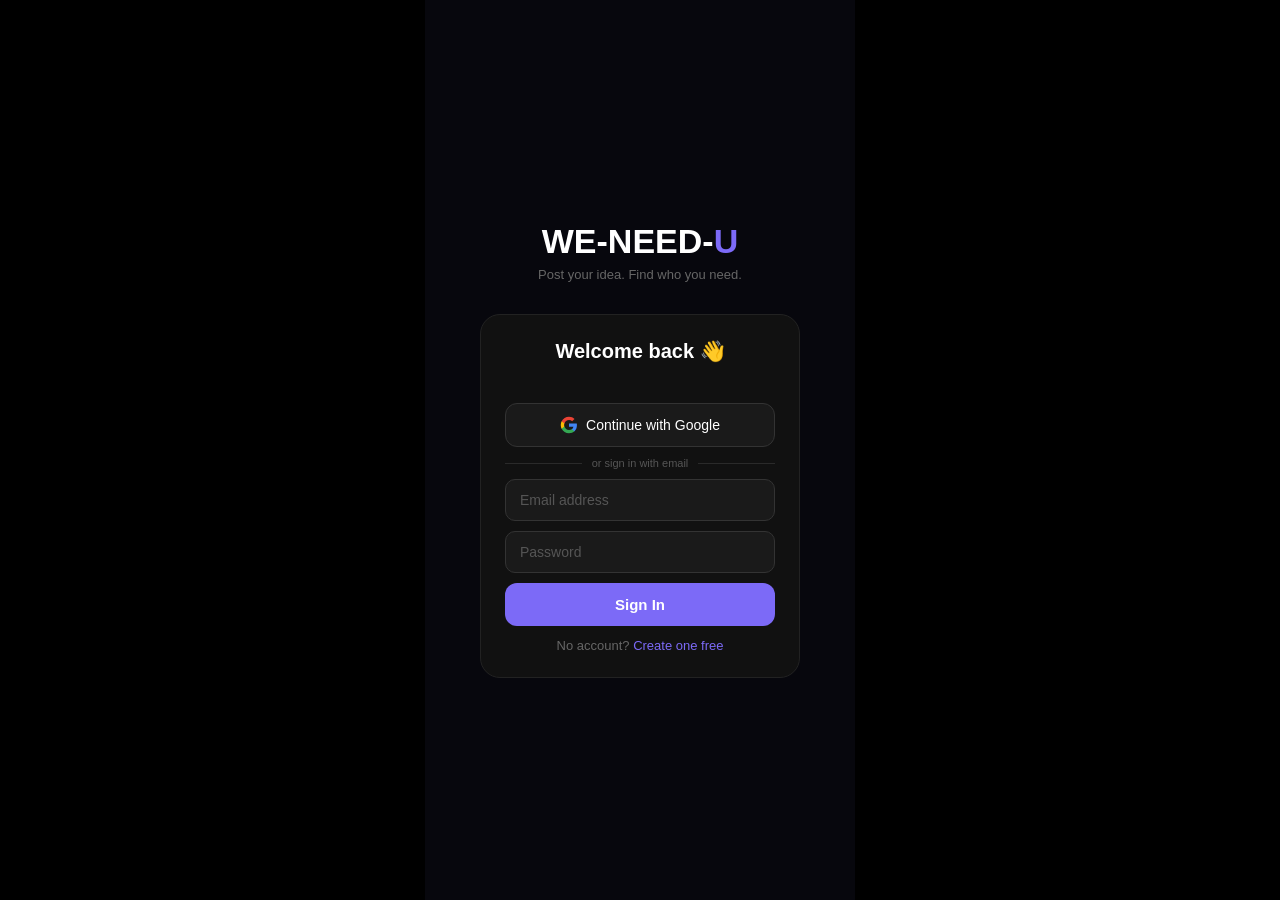
==== app.html @ 7001bcae "Add files via upload" ====
<!DOCTYPE html>
<html lang="en">
<head>
<meta charset="UTF-8"/>
<meta name="viewport" content="width=device-width,initial-scale=1.0,maximum-scale=1.0,user-scalable=no"/>
<title>WE-NEED-U</title>
<meta name="apple-mobile-web-app-capable" content="yes"/>
<meta name="apple-mobile-web-app-status-bar-style" content="black-translucent"/>
<meta name="apple-mobile-web-app-title" content="WE-NEED-U"/>
<meta name="mobile-web-app-capable" content="yes"/>
<meta name="theme-color" content="#07070d"/>
<meta name="description" content="Post your idea. Find who you need."/>
<link rel="apple-touch-icon" sizes="180x180" href="./icon.png"/>
<link rel="icon" type="image/png" sizes="192x192" href="./icon.png"/>
<link rel="manifest" href="./manifest.json"/>
<link rel="stylesheet" href="./styles.css"/>
<script src="https://accounts.google.com/gsi/client" async defer></script>
</head>
<body>
<div id="app">

<!-- LOGIN -->
<div class="pg on auth-pg" id="pg-login">
  <div class="logo">WE-NEED-<b>U</b></div>
  <div class="sub">Post your idea. Find who you need.</div>
  <div class="card">
    <div class="ctitle">Welcome back 👋</div>
    <div class="errtxt" id="lerr"></div>
    <button class="gbtn" id="google-login-btn" onclick="triggerGoogleSignIn()">
      <svg width="18" height="18" viewBox="0 0 24 24" fill="none"><path d="M22.56 12.25c0-.78-.07-1.53-.2-2.25H12v4.26h5.92c-.26 1.37-1.04 2.53-2.21 3.31v2.77h3.57c2.08-1.92 3.28-4.74 3.28-8.09z" fill="#4285F4"/><path d="M12 23c2.97 0 5.46-.98 7.28-2.66l-3.57-2.77c-.98.66-2.23 1.06-3.71 1.06-2.86 0-5.29-1.93-6.16-4.53H2.18v2.84C3.99 20.53 7.7 23 12 23z" fill="#34A853"/><path d="M5.84 14.09c-.22-.66-.35-1.36-.35-2.09s.13-1.43.35-2.09V7.07H2.18C1.43 8.55 1 10.22 1 12s.43 3.45 1.18 4.93l3.66-2.84z" fill="#FBBC05"/><path d="M12 5.38c1.62 0 3.06.56 4.21 1.64l3.15-3.15C17.45 2.09 14.97 1 12 1 7.7 1 3.99 3.47 2.18 7.07l3.66 2.84c.87-2.6 3.3-4.53 6.16-4.53z" fill="#EA4335"/></svg>
      Continue with Google
    </button>
    <div id="g-btn-container" style="width:100%;margin-bottom:8px"></div>
    <div class="auth-divider"><span>or sign in with email</span></div>
    <input class="inp" type="email" placeholder="Email address" id="lemail" autocomplete="email"/>
    <input class="inp" type="password" placeholder="Password" id="lpw" autocomplete="current-password"/>
    <button class="mbtn" id="lbtn">Sign In</button>
    <div class="sw">No account? <span id="gosu">Create one free</span></div>
  </div>
</div>

<!-- SIGNUP -->
<div class="pg auth-pg" id="pg-signup">
  <div class="logo">WE-NEED-<b>U</b></div>
  <div class="sub">Where builders meet investors</div>
  <div class="card">
    <div class="ctitle">Create account ✨</div>
    <div class="errtxt" id="serr"></div>
    <button class="gbtn" id="google-signup-btn" onclick="triggerGoogleSignIn()">
      <svg width="18" height="18" viewBox="0 0 24 24" fill="none"><path d="M22.56 12.25c0-.78-.07-1.53-.2-2.25H12v4.26h5.92c-.26 1.37-1.04 2.53-2.21 3.31v2.77h3.57c2.08-1.92 3.28-4.74 3.28-8.09z" fill="#4285F4"/><path d="M12 23c2.97 0 5.46-.98 7.28-2.66l-3.57-2.77c-.98.66-2.23 1.06-3.71 1.06-2.86 0-5.29-1.93-6.16-4.53H2.18v2.84C3.99 20.53 7.7 23 12 23z" fill="#34A853"/><path d="M5.84 14.09c-.22-.66-.35-1.36-.35-2.09s.13-1.43.35-2.09V7.07H2.18C1.43 8.55 1 10.22 1 12s.43 3.45 1.18 4.93l3.66-2.84z" fill="#FBBC05"/><path d="M12 5.38c1.62 0 3.06.56 4.21 1.64l3.15-3.15C17.45 2.09 14.97 1 12 1 7.7 1 3.99 3.47 2.18 7.07l3.66 2.84c.87-2.6 3.3-4.53 6.16-4.53z" fill="#EA4335"/></svg>
      Sign up with Google
    </button>
    <div class="auth-divider"><span>or create with email</span></div>
    <input class="inp" type="text" placeholder="Full name" id="sname" autocomplete="name"/>
    <input class="inp" type="email" placeholder="Email address" id="semail" autocomplete="email"/>
    <input class="inp" type="password" placeholder="Password (min 6 chars)" id="spw" autocomplete="new-password"/>
    <input class="inp" type="text" placeholder="Location e.g. Moorhead MN" id="sloc"/>
    <button class="mbtn" id="sbtn">Create Account</button>
    <div class="sw">Have account? <span id="goli">Sign in</span></div>
  </div>
</div>

<!-- FEED -->
<div class="pg feed-pg" id="pg-feed">
  <div id="feed-topbar" style="position:absolute;top:0;left:0;right:0;z-index:10;display:flex;align-items:center;justify-content:space-between;padding:44px 14px 10px;background:linear-gradient(to bottom,rgba(0,0,0,0.75) 0%,transparent 100%);pointer-events:none;">
    <div style="display:flex;align-items:center;gap:8px;pointer-events:auto;">
      <div id="feed-avatar" style="width:34px;height:34px;border-radius:50%;overflow:hidden;border:2px solid rgba(255,255,255,0.5);background:#333;display:flex;align-items:center;justify-content:center;font-weight:700;font-size:12px;color:#fff;flex-shrink:0;"></div>
      <div style="font-size:18px;font-weight:900;color:#fff;">WE-NEED-<b style="color:#fff;">U</b></div>
    </div>
    <button onclick="show('pg-post')" style="background:rgba(124,106,247,0.85);border:none;color:#fff;font-size:11px;font-weight:600;padding:7px 14px;border-radius:20px;cursor:pointer;pointer-events:auto;">+ Post idea</button>
  </div>
  <div class="feed-body" id="feed-body"></div>
  <div class="bnav">
    <button class="nb on" id="n1"><div class="nb-ico">🔥</div><div class="nb-lbl" style="color:#7c6af7">Feed</div></button>
    <button class="nb" id="n2"><div class="nb-ico">⚡</div><div class="nb-lbl">Matches</div></button>
    <button class="nb" id="n3" style="position:relative"><div class="nb-ico">✉️</div><div class="nb-lbl">Messages</div><div id="msg-badge-1" class="msg-badge"></div></button>
    <button class="nb" id="n4"><div class="nb-ico">👤</div><div class="nb-lbl">Profile</div></button>
  </div>
</div>

<!-- MATCHES -->
<div class="pg" id="pg-matches">
  <div class="inner-pg">
    <div class="pg-top" style="padding-bottom:0;">
      <div class="pg-title" style="margin-bottom:12px;">Your Matches</div>
      <div class="match-tabs">
        <div class="mtab invest-tab active" id="tab-invest" onclick="switchTab('invest')">💰 Invest</div>
        <div class="mtab collab-tab" id="tab-collab" onclick="switchTab('collab')">⚡ Collab</div>
      </div>
    </div>
    <div class="match-panels">
      <div class="match-panel active" id="panel-invest"><div class="m-empty"><div class="m-empty-ico">💰</div><div>No invest matches yet</div></div></div>
      <div class="match-panel" id="panel-collab"><div class="m-empty"><div class="m-empty-ico">⚡</div><div>No collab matches yet</div></div></div>
    </div>
  </div>
  <div class="bnav">
    <button class="nb" id="n5"><div class="nb-ico">🔥</div><div class="nb-lbl">Feed</div></button>
    <button class="nb on" id="n6"><div class="nb-ico">⚡</div><div class="nb-lbl" style="color:#7c6af7">Matches</div></button>
    <button class="nb" id="n7" style="position:relative"><div class="nb-ico">✉️</div><div class="nb-lbl">Messages</div><div id="msg-badge-2" class="msg-badge"></div></button>
    <button class="nb" id="n8"><div class="nb-ico">👤</div><div class="nb-lbl">Profile</div></button>
  </div>
</div>

<!-- POST -->
<div class="pg" id="pg-post" style="flex-direction:column;">
  <div class="inner-pg" style="flex:1;display:flex;flex-direction:column;min-height:0;">
    <div class="pg-top"><div class="pg-title">Post Your Idea</div></div>
    <div class="pg-body" style="flex:1;overflow-y:scroll;-webkit-overflow-scrolling:touch;min-height:0;">
      <div class="upload-box" id="upbox">
        <div class="upload-ico">🎥</div>
        <div class="upload-ttl">Upload your pitch video</div>
        <div class="upload-sub">Tap to select from camera roll</div>
        <input type="file" id="vfile" accept="video/*" style="display:none"/>
      </div>
      <video class="vidprev" id="vprev" controls></video>
      <div class="uploading" id="uping">⏳ Uploading video...</div>
      <div class="fg"><label class="fl">Project title *</label><input class="fi" type="text" placeholder="e.g. AI fitness coach app" id="ptitle"/></div>
      <div class="fg"><label class="fl">What are you building? *</label><textarea class="fi" placeholder="Describe your idea..." id="pdesc"></textarea></div>
      <div class="fg"><label class="fl">Category</label>
        <select class="fi" id="pcat"><option>Technology</option><option>Design</option><option>Business</option><option>Healthcare</option><option>Education</option><option>Sustainability</option></select>
      </div>
      <div class="fg"><label class="fl">Looking for *</label>
        <div class="mrow">
          <button class="mdb" id="mc">⚡ Collaborators</button>
          <button class="mdb" id="mi">💰 Investors</button>
          <button class="mdb" id="mb">⭐ Both</button>
        </div>
      </div>
      <div class="fg"><label class="fl">Skills needed</label><input class="fi" type="text" placeholder="React, Marketing, Design..." id="pskills"/></div>
    </div>
  </div>
  <div class="post-fixed"><button class="pbtn" id="pbtn">Post to Feed →</button></div>
  <div class="bnav">
    <button class="nb" id="n9"><div class="nb-ico">🔥</div><div class="nb-lbl">Feed</div></button>
    <button class="nb" id="n10"><div class="nb-ico">⚡</div><div class="nb-lbl">Matches</div></button>
    <button class="nb" id="n11" style="position:relative"><div class="nb-ico">✉️</div><div class="nb-lbl">Messages</div><div id="msg-badge-3" class="msg-badge"></div></button>
    <button class="nb" id="n12"><div class="nb-ico">👤</div><div class="nb-lbl">Profile</div></button>
  </div>
</div>

<!-- PROFILE -->
<div class="pg" id="pg-profile">
  <div class="inner-pg">
    <div class="prof-top">
      <div class="pav-wrap" id="pav-wrap">
        <div class="pav" id="pav">?</div>
        <div class="pav-edit">📷</div>
        <input type="file" id="avatar-file" accept="image/*" style="display:none"/>
      </div>
      <div class="pname" id="pname">User</div>
      <div class="ploc" id="ploc"></div>
      <div class="pstats">
        <div><div class="psv" id="sp">0</div><div class="psl">Projects</div></div>
        <div><div class="psv" id="sm">0</div><div class="psl">Matches</div></div>
      </div>
    </div>
    <div class="pg-body">
      <button class="logbtn" id="logbtn" style="margin-top:14px;">Sign Out</button>
      <div style="font-size:11px;color:#555;text-transform:uppercase;letter-spacing:1px;margin:16px 0 10px;">My Projects</div>
      <div id="myprojs"><div style="text-align:center;padding:2rem 0;font-size:13px;color:#666;">No projects yet.</div></div>
    </div>
  </div>
  <div class="bnav">
    <button class="nb" id="n13"><div class="nb-ico">🔥</div><div class="nb-lbl">Feed</div></button>
    <button class="nb" id="n14"><div class="nb-ico">⚡</div><div class="nb-lbl">Matches</div></button>
    <button class="nb" id="n15" style="position:relative"><div class="nb-ico">✉️</div><div class="nb-lbl">Messages</div><div id="msg-badge-4" class="msg-badge"></div></button>
    <button class="nb on" id="n16"><div class="nb-ico">👤</div><div class="nb-lbl" style="color:#7c6af7">Profile</div></button>
  </div>
</div>

<!-- CHAT -->
<div class="pg" id="pg-chat" style="background:#07070d;">
  <div class="inner-pg">
    <div class="chat-top">
      <button class="cbk" id="cbk">←</button>
      <div id="cav" style="width:36px;height:36px;border-radius:50%;background:#1e1a10;color:#e8a020;display:flex;align-items:center;justify-content:center;font-weight:700;font-size:12px;flex-shrink:0;">?</div>
      <div class="cwho" id="cwho">Chat</div>
    </div>
    <div class="msgs" id="msgs"></div>
    <div class="cinput">
      <input class="cbox" type="text" placeholder="Type a message..." id="cbox"/>
      <button class="csend" id="csend">→</button>
    </div>
  </div>
</div>

<!-- MESSAGES -->
<div class="pg" id="pg-messages" style="background:#07070d;flex-direction:column;">
  <div style="display:flex;align-items:center;gap:12px;padding:48px 16px 12px;border-bottom:1px solid #1a1a1a;flex-shrink:0;">
    <div style="font-size:18px;font-weight:700;color:#fff;flex:1;">Messages</div>
  </div>
  <div id="messages-list" style="flex:1;overflow-y:auto;"></div>
  <div class="bnav">
    <button class="nb" id="nm1"><div class="nb-ico">🔥</div><div class="nb-lbl">Feed</div></button>
    <button class="nb" id="nm2"><div class="nb-ico">⚡</div><div class="nb-lbl">Matches</div></button>
    <button class="nb on" id="nm3"><div class="nb-ico">✉️</div><div class="nb-lbl" style="color:#7c6af7">Messages</div></button>
    <button class="nb" id="nm4"><div class="nb-ico">👤</div><div class="nb-lbl">Profile</div></button>
  </div>
</div>

<!-- USER PROFILE MODAL -->
<div class="cmask" id="user-profile-mask">
  <div style="background:#07070d;border-radius:24px 24px 0 0;width:100%;max-height:90vh;display:flex;flex-direction:column;overflow:hidden;">
    <div style="display:flex;align-items:center;justify-content:space-between;padding:16px 16px 10px;border-bottom:1px solid #1e1e1e;flex-shrink:0;">
      <div style="font-size:15px;font-weight:700;color:#fff;">Profile</div>
      <button id="user-profile-close" style="background:none;border:none;color:#666;font-size:22px;cursor:pointer;">✕</button>
    </div>
    <div style="display:flex;align-items:center;gap:14px;padding:16px;border-bottom:1px solid #1e1e1e;flex-shrink:0;">
      <div id="up-avatar" style="width:64px;height:64px;border-radius:50%;overflow:hidden;display:flex;align-items:center;justify-content:center;font-weight:900;font-size:22px;flex-shrink:0;"></div>
      <div>
        <div id="up-name" style="font-size:18px;font-weight:700;color:#fff;margin-bottom:2px;"></div>
        <div id="up-loc" style="font-size:12px;color:#666;margin-bottom:6px;"></div>
        <div id="up-stats" style="font-size:12px;color:#a99cf9;"></div>
      </div>
    </div>
    <div style="font-size:11px;color:#555;text-transform:uppercase;letter-spacing:1px;padding:12px 16px 6px;flex-shrink:0;">Projects</div>
    <div id="up-projects" style="flex:1;overflow-y:scroll;padding:0 12px 20px;"><div style="text-align:center;padding:2rem;color:#555;">Loading...</div></div>
  </div>
</div>

<!-- CREATOR MODAL -->
<div class="cmask" id="cmask">
  <div class="cmodal">
    <button class="cmx" id="cmx">✕</button>
    <div style="clear:both;text-align:center;">
      <div class="cmav" id="cmav">?</div>
      <div class="cmname" id="cmname"></div>
      <div class="cmloc" id="cmloc"></div>
    </div>
    <div class="cmproj" id="cmproj"></div>
  </div>
</div>

<!-- COMMENTS MODAL -->
<div class="cmask" id="comments-mask">
  <div class="cmodal" style="max-height:80vh;display:flex;flex-direction:column;">
    <button class="cmx" id="comments-close">✕</button>
    <div style="clear:both;margin-bottom:12px;">
      <div style="font-size:16px;font-weight:700;color:#fff;" id="comments-title">Comments</div>
    </div>
    <div id="reply-bar" style="background:#1a1a2e;border-radius:8px;padding:8px 12px;margin-bottom:8px;font-size:12px;color:#a99cf9;display:none;justify-content:space-between;align-items:center;">
      <span id="reply-label">↩️ Replying to...</span>
      <button id="cancel-reply" style="background:none;border:none;color:#666;font-size:16px;cursor:pointer;">✕</button>
    </div>
    <div id="comments-list" style="flex:1;overflow-y:scroll;-webkit-overflow-scrolling:touch;min-height:0;max-height:340px;margin-bottom:12px;"></div>
    <div style="display:flex;gap:8px;padding-top:10px;border-top:1px solid #222;">
      <input id="comment-input" type="text" placeholder="Write a comment..." style="flex:1;background:#1a1a1a;border:1px solid #333;border-radius:20px;padding:10px 16px;color:#fff;font-size:13px;outline:none;"/>
      <button id="comment-send" style="width:40px;height:40px;border-radius:50%;background:#7c6af7;border:none;color:#fff;font-size:16px;cursor:pointer;flex-shrink:0;">→</button>
    </div>
  </div>
</div>

<!-- POST DETAIL MODAL -->
<div class="post-detail-mask" id="post-detail-mask">
  <div class="pd-video-wrap" id="pd-video-wrap">
    <div class="pd-grad"></div>
    <div class="pd-play-ico" id="pd-play-ico">▶</div>
    <button class="pd-back" id="pd-back">←</button>
    <button class="pd-requests-btn" id="pd-requests-btn">📩 Requests <span id="pd-req-count"></span></button>
  </div>
  <div class="pd-body" id="pd-body">
    <div class="pd-handle" id="pd-handle"></div>
    <div class="pd-title" id="pd-title"></div>
    <div class="pd-mode" id="pd-mode"></div>
    <div class="pd-desc" id="pd-desc"></div>
    <div class="pd-stats-row">
      <div class="pd-stat invest" onclick="showStatUsers('invest')" style="cursor:pointer;"><div class="pd-stat-val" id="pd-invest">0</div><div class="pd-stat-lbl">💰 Invests</div></div>
      <div class="pd-stat collab" onclick="showStatUsers('collab')" style="cursor:pointer;"><div class="pd-stat-val" id="pd-collab">0</div><div class="pd-stat-lbl">⚡ Collabs</div></div>
      <div class="pd-stat likes" id="pd-likes-btn" onclick="showStatUsers('likes')" style="cursor:pointer;"><div class="pd-stat-val" id="pd-likes">0</div><div class="pd-stat-lbl">❤️ Likes</div></div>
      <div class="pd-stat views" onclick="showStatUsers('views')" style="cursor:pointer;"><div class="pd-stat-val" id="pd-views">0</div><div class="pd-stat-lbl">👁 Views</div></div>
    </div>
    <div class="pd-comments-title">💬 Comments</div>
    <div id="pd-comments-list"><div style="font-size:12px;color:#555;text-align:center;padding:1rem;">No comments yet</div></div>
  </div>
  <div class="likes-sheet" id="likes-sheet"><div class="req-inner"><div class="req-top"><div class="req-top-title">❤️ Liked by</div><button class="req-close" id="likes-close">✕</button></div><div class="req-list" id="likes-list"><div class="req-empty">No likes yet</div></div></div></div>
  <div class="req-sheet" id="req-sheet"><div class="req-inner"><div class="req-top"><div class="req-top-title">📩 Match Requests</div><button class="req-close" id="req-close">✕</button></div><div class="req-list" id="req-list"><div class="req-empty">No pending requests</div></div></div></div>
  <div class="req-sheet" id="stat-users-sheet"><div class="req-inner"><div class="req-top"><div class="req-top-title" id="stat-users-title">Users</div><button class="req-close" onclick="document.getElementById('stat-users-sheet').classList.remove('on')">✕</button></div><div class="req-list" id="stat-users-list"><div class="req-empty">Loading...</div></div></div></div>
</div>

<!-- INSTALL BANNERS -->
<div id="install-banner" style="display:none;position:fixed;bottom:80px;left:50%;transform:translateX(-50%);width:90%;max-width:380px;background:#1a1a2e;border:1px solid #7c6af7;border-radius:16px;padding:14px 16px;z-index:9999;box-shadow:0 4px 24px rgba(124,106,247,0.3);">
  <div style="display:flex;align-items:center;gap:12px;">
    <div style="width:44px;height:44px;border-radius:12px;background:#7c6af7;display:flex;align-items:center;justify-content:center;font-size:22px;flex-shrink:0;">💡</div>
    <div style="flex:1;"><div style="font-size:13px;font-weight:700;color:#fff;margin-bottom:2px;">Add to Home Screen</div><div style="font-size:11px;color:#888;">Install WE-NEED-U for quick access</div></div>
    <button id="install-btn" style="background:#7c6af7;border:none;color:#fff;font-size:12px;font-weight:600;padding:8px 14px;border-radius:10px;cursor:pointer;flex-shrink:0;">Install</button>
    <button id="install-close" style="background:none;border:none;color:#555;font-size:18px;cursor:pointer;padding:0 4px;">✕</button>
  </div>
</div>
<div id="ios-install-banner" style="display:none;position:fixed;bottom:80px;left:50%;transform:translateX(-50%);width:90%;max-width:380px;background:#1a1a2e;border:1px solid #7c6af7;border-radius:16px;padding:14px 16px;z-index:9999;box-shadow:0 4px 24px rgba(124,106,247,0.3);">
  <div style="display:flex;align-items:flex-start;gap:12px;">
    <div style="width:44px;height:44px;border-radius:12px;background:#7c6af7;display:flex;align-items:center;justify-content:center;font-size:22px;flex-shrink:0;">💡</div>
    <div style="flex:1;"><div style="font-size:13px;font-weight:700;color:#fff;margin-bottom:4px;">Install WE-NEED-U</div><div style="font-size:11px;color:#aaa;line-height:1.6;">Tap <strong style="color:#fff;">Share</strong> ⎙ at the bottom of your browser<br/>then tap <strong style="color:#fff;">"Add to Home Screen"</strong></div></div>
    <button id="ios-install-close" style="background:none;border:none;color:#555;font-size:18px;cursor:pointer;padding:0 4px;">✕</button>
  </div>
</div>

<!-- JS FILES LOADED IN ORDER -->
<script src="./core.js"></script>
<script src="./feed.js"></script>
<script src="./profile.js"></script>
<script src="./post.js"></script>
<script src="./comments.js"></script>
<script src="./auth.js"></script>
<script src="./pwa.js"></script>
</div>
</body>
</html>
---- styles.css ----
*{box-sizing:border-box;margin:0;padding:0;-webkit-tap-highlight-color:transparent;}
html,body{height:100%;background:#000;margin:0;padding:0;}
body{font-family:-apple-system,BlinkMacSystemFont,sans-serif;display:flex;justify-content:center;}
#app{width:100%;max-width:430px;height:100vh;height:100dvh;background:#07070d;display:flex;flex-direction:column;overflow:hidden;position:relative;-webkit-overflow-scrolling:touch;}
.pg{display:none;flex-direction:column;height:100%;}
.pg.on{display:flex;}

/* AUTH */
.auth-pg{background:#07070d;align-items:center;justify-content:center;padding:2rem;}
.logo{font-size:34px;font-weight:900;color:#fff;margin-bottom:6px;}
.logo b{color:#7c6af7;font-weight:900;}
.sub{font-size:13px;color:#666;margin-bottom:2rem;text-align:center;}
.card{background:#111;border:1px solid #222;border-radius:20px;padding:1.5rem;width:100%;max-width:320px;}
.ctitle{font-size:20px;font-weight:700;color:#fff;margin-bottom:14px;text-align:center;}
.errtxt{font-size:12px;color:#e24b4a;text-align:center;margin-bottom:8px;min-height:18px;}
.inp{width:100%;background:#1a1a1a;border:1px solid #333;border-radius:10px;padding:12px 14px;color:#fff;font-size:14px;outline:none;margin-bottom:10px;display:block;-webkit-appearance:none;}
.inp:focus{border-color:#7c6af7;}
.inp::placeholder{color:#555;}
.mbtn{width:100%;padding:13px;border-radius:12px;background:#7c6af7;border:none;color:#fff;font-size:15px;font-weight:600;cursor:pointer;margin-bottom:12px;display:block;-webkit-appearance:none;}
.sw{font-size:13px;color:#666;text-align:center;}
.sw span{color:#7c6af7;cursor:pointer;}
.gbtn{width:100%;padding:12px;border-radius:12px;background:#1a1a1a;border:1px solid #333;color:#fff;font-size:14px;font-weight:500;cursor:pointer;margin-bottom:10px;display:flex;align-items:center;justify-content:center;gap:8px;-webkit-appearance:none;}
.auth-divider{display:flex;align-items:center;gap:10px;margin:6px 0 10px;}
.auth-divider::before,.auth-divider::after{content:'';flex:1;border-top:1px solid #2a2a2a;}
.auth-divider span{font-size:11px;color:#555;}

/* FEED */
.feed-pg{background:#000;position:relative;}
.feed-body{flex:1;overflow-y:scroll;scroll-snap-type:y mandatory;-webkit-overflow-scrolling:touch;overscroll-behavior:contain;}
.feed-body::-webkit-scrollbar{display:none;}
.slide{height:calc(100vh - 70px);height:calc(100dvh - 70px);scroll-snap-align:start;position:relative;overflow:hidden;background:#000;flex-shrink:0;}
.s-grad{position:absolute;inset:0;background:linear-gradient(to top,rgba(0,0,0,0.93) 0%,transparent 50%,rgba(0,0,0,0.3) 100%);pointer-events:none;z-index:1;}
.s-right{position:absolute;right:12px;bottom:130px;display:flex;flex-direction:column;gap:16px;align-items:center;z-index:20;}
.s-rbtn{display:flex;flex-direction:column;align-items:center;gap:4px;border:none;background:none;cursor:pointer;}
.s-rico{width:46px;height:46px;border-radius:50%;background:rgba(255,255,255,0.15);display:flex;align-items:center;justify-content:center;font-size:22px;}
.s-rlbl{font-size:9px;color:rgba(255,255,255,0.8);font-weight:500;}
.s-info{position:absolute;bottom:68px;left:14px;right:68px;z-index:20;}
.s-handle{font-size:14px;font-weight:700;color:#fff;margin-bottom:2px;}
.s-loc{font-size:11px;color:rgba(255,255,255,0.6);margin-bottom:5px;}
.s-mode{display:inline-block;background:rgba(0,0,0,0.5);border:1px solid rgba(255,255,255,0.2);color:#fff;font-size:10px;padding:3px 10px;border-radius:20px;margin-bottom:5px;}
.s-title{font-size:16px;font-weight:700;color:#fff;line-height:1.2;margin-bottom:4px;}
.s-desc{font-size:12px;color:rgba(255,255,255,0.8);line-height:1.4;}
.s-acts{position:absolute;bottom:0;left:0;right:0;display:flex;gap:8px;padding:8px 12px 10px;z-index:20;}
.s-btn{flex:1;padding:12px 4px;border-radius:13px;border:none;font-size:13px;font-weight:700;cursor:pointer;display:flex;align-items:center;justify-content:center;gap:4px;-webkit-appearance:none;}
.s-btn:active{opacity:0.7;}
.btn-c{background:#7c6af7;color:#fff;flex:2;}
.btn-i{background:#e8a020;color:#fff;flex:2;}
.btn-p{background:rgba(255,255,255,0.12);color:#fff;border:1px solid rgba(255,255,255,0.2);flex:1;}
.btn-sent{opacity:0.5;}
.prog{position:absolute;top:0;left:0;right:0;height:2px;background:rgba(255,255,255,0.1);z-index:2;}
.prog-fill{height:100%;background:#7c6af7;width:0%;}
.toast{position:absolute;top:44%;left:50%;transform:translate(-50%,-50%);padding:9px 18px;border-radius:22px;font-size:13px;font-weight:700;color:#fff;pointer-events:none;opacity:0;z-index:10;white-space:nowrap;}
.swipe-invest{position:absolute;top:50%;left:20px;transform:translateY(-50%);background:rgba(232,160,32,0.9);color:#fff;font-size:22px;font-weight:800;padding:12px 20px;border-radius:16px;opacity:0;transition:opacity 0.1s;z-index:10;pointer-events:none;border:3px solid #f5c97a;}
.swipe-collab{position:absolute;top:50%;right:20px;transform:translateY(-50%);background:rgba(124,106,247,0.9);color:#fff;font-size:22px;font-weight:800;padding:12px 20px;border-radius:16px;opacity:0;transition:opacity 0.1s;z-index:10;pointer-events:none;border:3px solid #a99cf9;}

/* BOTTOM NAV */
.bnav{display:flex;justify-content:space-around;padding:10px 0 20px;background:rgba(0,0,0,0.97);border-top:0.5px solid rgba(255,255,255,0.08);flex-shrink:0;}
.nb{display:flex;flex-direction:column;align-items:center;gap:3px;border:none;background:none;cursor:pointer;padding:4px 14px;-webkit-appearance:none;}
.nb-ico{font-size:22px;}
.nb-lbl{font-size:9px;color:rgba(255,255,255,0.35);font-weight:500;}
.nb.on .nb-lbl{color:#7c6af7;}
.msg-badge{display:none;position:absolute;top:4px;right:6px;background:#e24b4a;color:#fff;border-radius:50%;width:16px;height:16px;font-size:9px;font-weight:700;align-items:center;justify-content:center;}

/* INNER PAGES */
.inner-pg{flex:1;display:flex;flex-direction:column;overflow:hidden;background:#07070d;min-height:0;}
.pg-top{padding:48px 14px 12px;border-bottom:0.5px solid #1e1e1e;flex-shrink:0;}
.pg-title{font-size:20px;font-weight:700;color:#fff;}
.pg-body{flex:1;overflow-y:scroll;padding:14px;-webkit-overflow-scrolling:touch;min-height:0;}
.pg-body::-webkit-scrollbar{display:none;}

/* POST */
.upload-box{border:2px dashed rgba(124,106,247,0.4);border-radius:14px;padding:20px;text-align:center;cursor:pointer;margin-bottom:14px;background:rgba(124,106,247,0.04);}
.upload-ico{font-size:28px;margin-bottom:6px;}
.upload-ttl{font-size:14px;font-weight:500;color:#fff;margin-bottom:2px;}
.upload-sub{font-size:11px;color:#666;}
.vidprev{width:100%;border-radius:12px;display:none;margin-bottom:14px;max-height:180px;object-fit:cover;}
.uploading{display:none;text-align:center;padding:8px;font-size:12px;color:#7c6af7;font-weight:500;}
.uploading.on{display:block;}
.fg{margin-bottom:13px;}
.fl{font-size:12px;color:#888;margin-bottom:5px;display:block;font-weight:500;}
.fi{width:100%;background:#111;border:1px solid #222;border-radius:10px;padding:11px 14px;color:#fff;font-size:13px;outline:none;-webkit-appearance:none;display:block;}
.fi:focus{border-color:#7c6af7;}
.fi::placeholder{color:#555;}
textarea.fi{min-height:75px;resize:vertical;}
.mrow{display:flex;gap:8px;}
.mdb{flex:1;padding:10px 4px;border-radius:10px;border:1px solid #333;background:#111;color:#555;font-size:11px;font-weight:500;cursor:pointer;-webkit-appearance:none;}
.mdb.sc{border-color:#7c6af7;background:rgba(124,106,247,0.1);color:#a99cf9;}
.mdb.si{border-color:#e8a020;background:rgba(232,160,32,0.1);color:#f5c97a;}
.mdb.sb{border-color:#d4537e;background:rgba(212,83,126,0.1);color:#e886a8;}
.post-fixed{padding:10px 14px 8px;background:#07070d;border-top:1px solid #1e1e1e;flex-shrink:0;}
.pbtn{width:100%;padding:13px;border-radius:12px;background:#7c6af7;border:none;color:#fff;font-size:15px;font-weight:600;cursor:pointer;-webkit-appearance:none;display:block;}
.pbtn:active{opacity:0.8;}

/* MATCHES */
.match-tabs{display:flex;border-bottom:1px solid #1e1e1e;flex-shrink:0;}
.mtab{flex:1;padding:12px 4px;text-align:center;font-size:13px;font-weight:600;color:#555;cursor:pointer;border-bottom:2px solid transparent;transition:all 0.2s;}
.mtab.invest-tab.active{color:#e8a020;border-bottom-color:#e8a020;}
.mtab.collab-tab.active{color:#7c6af7;border-bottom-color:#7c6af7;}
.match-panels{flex:1;display:flex;overflow:hidden;min-height:0;}
.match-panel{flex:1;overflow-y:scroll;padding:12px;-webkit-overflow-scrolling:touch;display:none;}
.match-panel::-webkit-scrollbar{display:none;}
.match-panel.active{display:block;}
.mrow-item{background:#111;border:1px solid #1e1e1e;border-radius:14px;padding:12px;display:flex;gap:10px;align-items:center;cursor:pointer;margin-bottom:8px;position:relative;}
.mrow-item.pending{border-color:#2a2a1e;background:#18180e;}
.mrow-item.accepted{border-color:#1a1e2a;}
.mrow-item:active{opacity:0.7;}
.mav{width:44px;height:44px;border-radius:50%;display:flex;align-items:center;justify-content:center;font-weight:700;font-size:14px;flex-shrink:0;}
.mname{font-size:13px;font-weight:500;color:#fff;}
.mproj{font-size:11px;color:#666;margin-top:2px;}
.mstatus{font-size:10px;font-weight:600;padding:3px 8px;border-radius:20px;white-space:nowrap;}
.mstatus.pending{background:rgba(232,160,32,0.15);color:#f5c97a;}
.mstatus.accepted{background:rgba(46,160,67,0.15);color:#4ade80;}
.mstatus.denied{background:rgba(100,100,100,0.15);color:#666;}
.m-empty{text-align:center;padding:3rem 1rem;font-size:13px;color:#555;display:flex;flex-direction:column;align-items:center;gap:10px;}
.m-empty-ico{font-size:36px;}

/* PROFILE */
.proj-grid{display:grid;grid-template-columns:1fr 1fr;gap:6px;padding:4px 0;}
.proj-cell{position:relative;border-radius:10px;overflow:hidden;background:#111;aspect-ratio:9/16;cursor:pointer;}
.proj-cell video{width:100%;height:100%;object-fit:cover;display:block;}
.proj-cell-placeholder{width:100%;height:100%;display:flex;align-items:center;justify-content:center;font-size:28px;}
.proj-cell-info{position:absolute;bottom:0;left:0;right:0;padding:6px 8px;background:linear-gradient(to top,rgba(0,0,0,0.9) 0%,transparent 100%);}
.proj-cell-title{font-size:10px;font-weight:600;color:#fff;line-height:1.3;margin-bottom:2px;}
.proj-cell-badge{font-size:8px;padding:1px 5px;border-radius:6px;display:inline-block;}
.proj-cell-stats{font-size:9px;color:rgba(255,255,255,0.5);margin-top:2px;}
.prof-top{padding:54px 14px 18px;text-align:center;border-bottom:0.5px solid #1e1e1e;}
.pav-wrap{position:relative;width:88px;height:88px;margin:0 auto 10px;cursor:pointer;}
.pav{width:88px;height:88px;border-radius:50%;display:flex;align-items:center;justify-content:center;font-weight:900;font-size:26px;background:linear-gradient(135deg,#4a3ab7,#7c6af7);color:#fff;overflow:hidden;border:3px solid #2a2a3e;}
.pav img{width:100%;height:100%;object-fit:cover;border-radius:50%;}
.pav-edit{position:absolute;bottom:2px;right:2px;width:26px;height:26px;background:#7c6af7;border-radius:50%;display:flex;align-items:center;justify-content:center;font-size:13px;border:2px solid #07070d;}
.pname{font-size:20px;font-weight:700;color:#fff;margin-bottom:3px;}
.ploc{font-size:12px;color:#666;margin-bottom:14px;}
.pstats{display:flex;justify-content:center;gap:28px;}
.psv{font-size:19px;font-weight:600;color:#a99cf9;}
.psl{font-size:10px;color:#666;}
.logbtn{width:100%;padding:11px;border-radius:10px;border:1px solid #e24b4a;background:transparent;color:#e24b4a;font-size:13px;font-weight:500;cursor:pointer;-webkit-appearance:none;margin-bottom:14px;}

/* CHAT */
.chat-top{padding:44px 14px 12px;display:flex;align-items:center;gap:10px;border-bottom:0.5px solid #1e1e1e;flex-shrink:0;background:#07070d;}
.cbk{font-size:22px;color:#7c6af7;background:none;border:none;cursor:pointer;-webkit-appearance:none;}
.cwho{font-size:15px;font-weight:500;color:#fff;}
.msgs{flex:1;overflow-y:scroll;padding:14px;display:flex;flex-direction:column;gap:10px;-webkit-overflow-scrolling:touch;}
.msgs::-webkit-scrollbar{display:none;}
.msg{display:flex;}
.msg.me{justify-content:flex-end;}
.mbub{padding:10px 14px;border-radius:16px;font-size:13px;line-height:1.5;max-width:75%;}
.msg.them .mbub{background:#111;border:1px solid #1e1e1e;color:#fff;border-bottom-left-radius:4px;}
.msg.me .mbub{background:#7c6af7;color:#fff;border-bottom-right-radius:4px;}
.cinput{display:flex;gap:8px;padding:10px 14px 22px;border-top:0.5px solid #1e1e1e;flex-shrink:0;background:#07070d;}
.cbox{flex:1;background:#111;border:1px solid #222;border-radius:20px;padding:10px 16px;color:#fff;font-size:13px;outline:none;-webkit-appearance:none;}
.cbox:focus{border-color:#7c6af7;}
.csend{width:40px;height:40px;border-radius:50%;background:#7c6af7;border:none;color:#fff;font-size:16px;cursor:pointer;-webkit-appearance:none;flex-shrink:0;}

/* MODALS */
.cmask{display:none;position:absolute;inset:0;background:rgba(0,0,0,0.8);z-index:200;align-items:flex-end;}
.cmask.on{display:flex;}
.cmodal{background:#111;border-radius:24px 24px 0 0;padding:20px;width:100%;max-height:65vh;overflow-y:auto;}
.cmx{float:right;background:none;border:none;color:#666;font-size:20px;cursor:pointer;-webkit-appearance:none;}
.cmav{width:66px;height:66px;border-radius:50%;display:flex;align-items:center;justify-content:center;font-weight:900;font-size:22px;margin:10px auto 10px;}
.cmname{font-size:18px;font-weight:700;color:#fff;text-align:center;margin-bottom:3px;}
.cmloc{font-size:12px;color:#666;text-align:center;margin-bottom:12px;}
.cmproj{background:#1a1a1a;border-radius:12px;padding:12px;}
.cmpt{font-size:14px;font-weight:500;color:#fff;margin-bottom:4px;}
.cmpd{font-size:12px;color:#666;line-height:1.5;}

/* POST DETAIL */
.post-detail-mask{display:none;position:absolute;inset:0;background:#000;z-index:300;flex-direction:column;}
.post-detail-mask.on{display:flex;}
.pd-video-wrap{height:55%;position:relative;background:#000;overflow:hidden;flex-shrink:0;}
.pd-video-wrap video{position:absolute;inset:0;width:100%;height:100%;object-fit:cover;}
.pd-grad{position:absolute;inset:0;background:linear-gradient(to top,rgba(0,0,0,0.7) 0%,transparent 60%);pointer-events:none;z-index:1;}
.pd-back{position:absolute;top:48px;left:14px;background:rgba(0,0,0,0.5);border:none;color:#fff;font-size:22px;width:40px;height:40px;border-radius:50%;cursor:pointer;z-index:3;display:flex;align-items:center;justify-content:center;-webkit-appearance:none;}
.pd-play-ico{position:absolute;inset:0;display:flex;align-items:center;justify-content:center;font-size:44px;z-index:2;pointer-events:none;opacity:0;transition:opacity 0.3s;}
.pd-requests-btn{position:absolute;top:48px;right:14px;background:rgba(124,106,247,0.85);border:none;color:#fff;font-size:12px;font-weight:700;padding:8px 14px;border-radius:20px;cursor:pointer;z-index:3;-webkit-appearance:none;}
.pd-body{flex:1;overflow-y:scroll;-webkit-overflow-scrolling:touch;background:#07070d;padding:14px;}
.pd-body::-webkit-scrollbar{display:none;}
.pd-handle{font-size:12px;color:rgba(255,255,255,0.5);margin-bottom:3px;}
.pd-title{font-size:18px;font-weight:800;color:#fff;margin-bottom:4px;line-height:1.2;}
.pd-mode{display:inline-block;font-size:10px;padding:3px 10px;border-radius:20px;margin-bottom:8px;}
.pd-desc{font-size:12px;color:rgba(255,255,255,0.6);line-height:1.5;margin-bottom:14px;}
.pd-stats-row{display:flex;gap:8px;margin-bottom:16px;}
.pd-stat{flex:1;background:#111;border:1px solid #1e1e1e;border-radius:12px;padding:10px 6px;text-align:center;cursor:pointer;}
.pd-stat:active{opacity:0.7;}
.pd-stat-val{font-size:20px;font-weight:700;}
.pd-stat-lbl{font-size:9px;color:rgba(255,255,255,0.4);margin-top:2px;}
.pd-stat.invest .pd-stat-val{color:#f5c97a;}
.pd-stat.collab .pd-stat-val{color:#a99cf9;}
.pd-stat.views .pd-stat-val{color:#6ee7b7;}
.pd-stat.likes .pd-stat-val{color:#f87171;}
.pd-comments-title{font-size:13px;font-weight:700;color:#fff;margin-bottom:10px;}
.pd-comment{padding:10px 0;border-bottom:1px solid #1a1a1a;}
.pd-comment-name{font-size:12px;font-weight:600;color:#a99cf9;margin-bottom:3px;}
.pd-comment-text{font-size:13px;color:#ccc;line-height:1.4;}
.pd-comment-reply{font-size:11px;color:#555;margin-top:4px;padding-left:10px;border-left:2px solid #2a2a3e;}

/* SHEETS */
.likes-sheet{display:none;position:absolute;inset:0;background:rgba(0,0,0,0.7);z-index:400;align-items:flex-end;}
.likes-sheet.on{display:flex;}
.req-sheet{display:none;position:absolute;inset:0;background:rgba(0,0,0,0.7);z-index:400;align-items:flex-end;}
.req-sheet.on{display:flex;}
.req-inner{background:#13131f;border-radius:20px 20px 0 0;width:100%;max-height:75%;display:flex;flex-direction:column;}
.req-top{display:flex;justify-content:space-between;align-items:center;padding:16px 16px 10px;border-bottom:1px solid #1e1e1e;flex-shrink:0;}
.req-top-title{font-size:15px;font-weight:700;color:#fff;}
.req-close{background:none;border:none;color:#666;font-size:22px;cursor:pointer;-webkit-appearance:none;}
.req-list{overflow-y:scroll;-webkit-overflow-scrolling:touch;padding:10px 12px 20px;flex:1;min-height:0;}
.req-list::-webkit-scrollbar{display:none;}
.req-item{background:#1a1a2e;border:1px solid #2a2a3e;border-radius:14px;padding:12px;margin-bottom:8px;}
.req-item-top{display:flex;align-items:center;gap:10px;margin-bottom:10px;}
.req-item-av{width:40px;height:40px;border-radius:50%;display:flex;align-items:center;justify-content:center;font-weight:700;font-size:13px;flex-shrink:0;}
.req-item-name{font-size:13px;font-weight:600;color:#fff;}
.req-item-loc{font-size:11px;color:#666;margin-top:1px;}
.req-item-type{font-size:10px;padding:2px 8px;border-radius:10px;display:inline-block;margin-top:3px;}
.req-btns{display:flex;gap:8px;}
.req-btn{flex:1;padding:10px;border-radius:12px;border:none;font-size:13px;font-weight:600;cursor:pointer;-webkit-appearance:none;}
.req-btn.accept{background:#7c6af7;color:#fff;}
.req-btn.deny{background:transparent;color:#555;border:1px solid #2a2a3e;}
.req-empty{text-align:center;padding:2rem;font-size:13px;color:#555;}
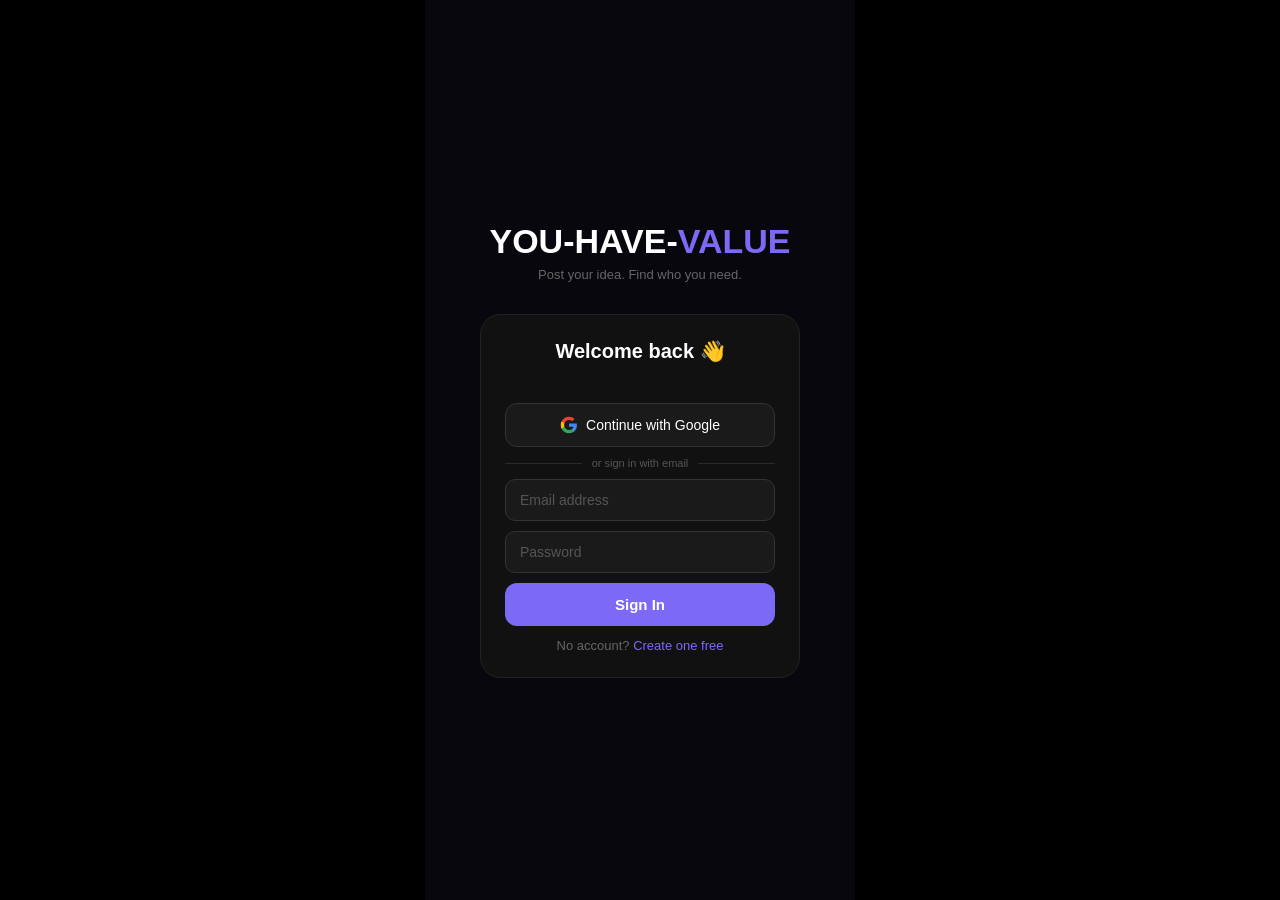
==== commit ccaff348: "Add files via upload" ====
--- a/app.html
+++ b/app.html
@@ -3,10 +3,10 @@
 <head>
 <meta charset="UTF-8"/>
 <meta name="viewport" content="width=device-width,initial-scale=1.0,maximum-scale=1.0,user-scalable=no"/>
-<title>WE-NEED-U</title>
+<title>YOU-HAVE-VALUE</title>
 <meta name="apple-mobile-web-app-capable" content="yes"/>
 <meta name="apple-mobile-web-app-status-bar-style" content="black-translucent"/>
-<meta name="apple-mobile-web-app-title" content="WE-NEED-U"/>
+<meta name="apple-mobile-web-app-title" content="YOU-HAVE-VALUE"/>
 <meta name="mobile-web-app-capable" content="yes"/>
 <meta name="theme-color" content="#07070d"/>
 <meta name="description" content="Post your idea. Find who you need."/>
@@ -21,7 +21,7 @@
 
 <!-- LOGIN -->
 <div class="pg on auth-pg" id="pg-login">
-  <div class="logo">WE-NEED-<b>U</b></div>
+  <div class="logo">YOU-HAVE-<b>VALUE</b></div>
   <div class="sub">Post your idea. Find who you need.</div>
   <div class="card">
     <div class="ctitle">Welcome back 👋</div>
@@ -41,7 +41,7 @@
 
 <!-- SIGNUP -->
 <div class="pg auth-pg" id="pg-signup">
-  <div class="logo">WE-NEED-<b>U</b></div>
+  <div class="logo">YOU-HAVE-<b>VALUE</b></div>
   <div class="sub">Where builders meet investors</div>
   <div class="card">
     <div class="ctitle">Create account ✨</div>
@@ -54,7 +54,7 @@
     <input class="inp" type="text" placeholder="Full name" id="sname" autocomplete="name"/>
     <input class="inp" type="email" placeholder="Email address" id="semail" autocomplete="email"/>
     <input class="inp" type="password" placeholder="Password (min 6 chars)" id="spw" autocomplete="new-password"/>
-    <input class="inp" type="text" placeholder="Location e.g. Moorhead MN" id="sloc"/>
+    <input class="inp" type="text" placeholder="Location e.g. St Paul MN" id="sloc"/>
     <button class="mbtn" id="sbtn">Create Account</button>
     <div class="sw">Have account? <span id="goli">Sign in</span></div>
   </div>
@@ -62,12 +62,15 @@
 
 <!-- FEED -->
 <div class="pg feed-pg" id="pg-feed">
-  <div id="feed-topbar" style="position:absolute;top:0;left:0;right:0;z-index:10;display:flex;align-items:center;justify-content:space-between;padding:44px 14px 10px;background:linear-gradient(to bottom,rgba(0,0,0,0.75) 0%,transparent 100%);pointer-events:none;">
-    <div style="display:flex;align-items:center;gap:8px;pointer-events:auto;">
-      <div id="feed-avatar" style="width:34px;height:34px;border-radius:50%;overflow:hidden;border:2px solid rgba(255,255,255,0.5);background:#333;display:flex;align-items:center;justify-content:center;font-weight:700;font-size:12px;color:#fff;flex-shrink:0;"></div>
-      <div style="font-size:18px;font-weight:900;color:#fff;">WE-NEED-<b style="color:#fff;">U</b></div>
-    </div>
-    <button onclick="show('pg-post')" style="background:rgba(124,106,247,0.85);border:none;color:#fff;font-size:11px;font-weight:600;padding:7px 14px;border-radius:20px;cursor:pointer;pointer-events:auto;">+ Post idea</button>
+  <div id="feed-topbar" style="position:absolute;top:0;left:0;right:0;z-index:10;background:linear-gradient(to bottom,rgba(0,0,0,0.85) 0%,transparent 100%);pointer-events:none;">
+    <!-- Top row: avatar + post button -->
+    <div style="display:flex;align-items:center;justify-content:space-between;padding:44px 14px 8px;pointer-events:auto;">
+      <div style="display:flex;align-items:center;gap:8px;">
+        <div id="feed-avatar" style="width:34px;height:34px;border-radius:50%;overflow:hidden;border:2px solid rgba(255,255,255,0.5);background:#333;display:flex;align-items:center;justify-content:center;font-weight:700;font-size:12px;color:#fff;flex-shrink:0;"></div>
+        <div style="font-size:18px;font-weight:900;color:#fff;">YOU-HAVE-<b style="color:#fff;">VALUE</b></div>
+      </div>
+      <button onclick="show('pg-post')" style="background:rgba(124,106,247,0.85);border:none;color:#fff;font-size:11px;font-weight:600;padding:7px 14px;border-radius:20px;cursor:pointer;">+ Post idea</button>
+    </div>
   </div>
   <div class="feed-body" id="feed-body"></div>
   <div class="bnav">
@@ -281,7 +284,7 @@
 <div id="install-banner" style="display:none;position:fixed;bottom:80px;left:50%;transform:translateX(-50%);width:90%;max-width:380px;background:#1a1a2e;border:1px solid #7c6af7;border-radius:16px;padding:14px 16px;z-index:9999;box-shadow:0 4px 24px rgba(124,106,247,0.3);">
   <div style="display:flex;align-items:center;gap:12px;">
     <div style="width:44px;height:44px;border-radius:12px;background:#7c6af7;display:flex;align-items:center;justify-content:center;font-size:22px;flex-shrink:0;">💡</div>
-    <div style="flex:1;"><div style="font-size:13px;font-weight:700;color:#fff;margin-bottom:2px;">Add to Home Screen</div><div style="font-size:11px;color:#888;">Install WE-NEED-U for quick access</div></div>
+    <div style="flex:1;"><div style="font-size:13px;font-weight:700;color:#fff;margin-bottom:2px;">Add to Home Screen</div><div style="font-size:11px;color:#888;">Install YOU-HAVE-VALUE for quick access</div></div>
     <button id="install-btn" style="background:#7c6af7;border:none;color:#fff;font-size:12px;font-weight:600;padding:8px 14px;border-radius:10px;cursor:pointer;flex-shrink:0;">Install</button>
     <button id="install-close" style="background:none;border:none;color:#555;font-size:18px;cursor:pointer;padding:0 4px;">✕</button>
   </div>
@@ -289,12 +292,13 @@
 <div id="ios-install-banner" style="display:none;position:fixed;bottom:80px;left:50%;transform:translateX(-50%);width:90%;max-width:380px;background:#1a1a2e;border:1px solid #7c6af7;border-radius:16px;padding:14px 16px;z-index:9999;box-shadow:0 4px 24px rgba(124,106,247,0.3);">
   <div style="display:flex;align-items:flex-start;gap:12px;">
     <div style="width:44px;height:44px;border-radius:12px;background:#7c6af7;display:flex;align-items:center;justify-content:center;font-size:22px;flex-shrink:0;">💡</div>
-    <div style="flex:1;"><div style="font-size:13px;font-weight:700;color:#fff;margin-bottom:4px;">Install WE-NEED-U</div><div style="font-size:11px;color:#aaa;line-height:1.6;">Tap <strong style="color:#fff;">Share</strong> ⎙ at the bottom of your browser<br/>then tap <strong style="color:#fff;">"Add to Home Screen"</strong></div></div>
+    <div style="flex:1;"><div style="font-size:13px;font-weight:700;color:#fff;margin-bottom:4px;">Install YOU-HAVE-VALUE</div><div style="font-size:11px;color:#aaa;line-height:1.6;">Tap <strong style="color:#fff;">Share</strong> ⎙ at the bottom of your browser<br/>then tap <strong style="color:#fff;">"Add to Home Screen"</strong></div></div>
     <button id="ios-install-close" style="background:none;border:none;color:#555;font-size:18px;cursor:pointer;padding:0 4px;">✕</button>
   </div>
 </div>
 
 <!-- JS FILES LOADED IN ORDER -->
+<script src="./env.js"></script>
 <script src="./core.js"></script>
 <script src="./feed.js"></script>
 <script src="./profile.js"></script>
--- a/styles.css
+++ b/styles.css
@@ -34,13 +34,13 @@
 .s-rbtn{display:flex;flex-direction:column;align-items:center;gap:4px;border:none;background:none;cursor:pointer;}
 .s-rico{width:46px;height:46px;border-radius:50%;background:rgba(255,255,255,0.15);display:flex;align-items:center;justify-content:center;font-size:22px;}
 .s-rlbl{font-size:9px;color:rgba(255,255,255,0.8);font-weight:500;}
-.s-info{position:absolute;bottom:68px;left:14px;right:68px;z-index:20;}
-.s-handle{font-size:14px;font-weight:700;color:#fff;margin-bottom:2px;}
+.s-acts{position:absolute;bottom:8px;left:0;right:0;display:flex;gap:8px;padding:8px 12px;z-index:30;}
+.s-info{position:absolute;bottom:80px;left:14px;right:68px;z-index:20;}
 .s-loc{font-size:11px;color:rgba(255,255,255,0.6);margin-bottom:5px;}
 .s-mode{display:inline-block;background:rgba(0,0,0,0.5);border:1px solid rgba(255,255,255,0.2);color:#fff;font-size:10px;padding:3px 10px;border-radius:20px;margin-bottom:5px;}
 .s-title{font-size:16px;font-weight:700;color:#fff;line-height:1.2;margin-bottom:4px;}
 .s-desc{font-size:12px;color:rgba(255,255,255,0.8);line-height:1.4;}
-.s-acts{position:absolute;bottom:0;left:0;right:0;display:flex;gap:8px;padding:8px 12px 10px;z-index:20;}
+.s-handle{font-size:14px;font-weight:700;color:#fff;margin-bottom:2px;}
 .s-btn{flex:1;padding:12px 4px;border-radius:13px;border:none;font-size:13px;font-weight:700;cursor:pointer;display:flex;align-items:center;justify-content:center;gap:4px;-webkit-appearance:none;}
 .s-btn:active{opacity:0.7;}
 .btn-c{background:#7c6af7;color:#fff;flex:2;}
